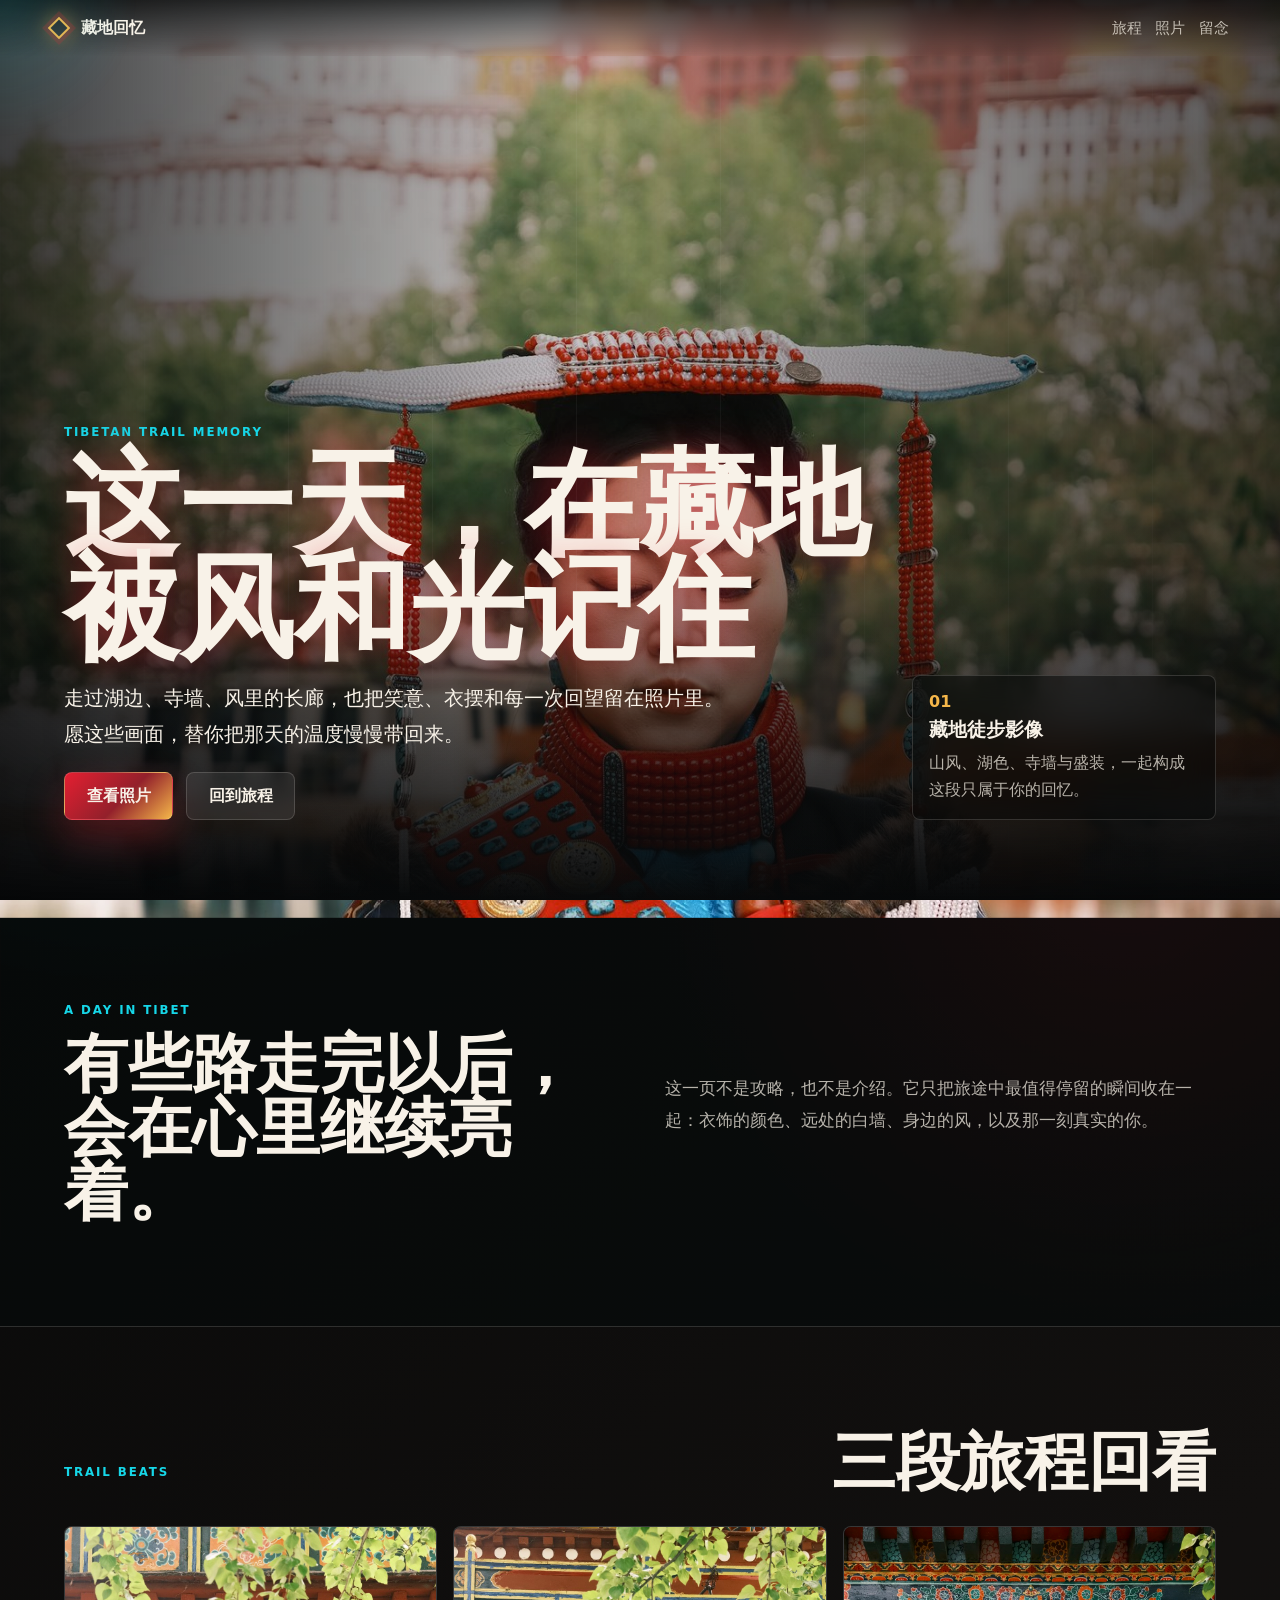
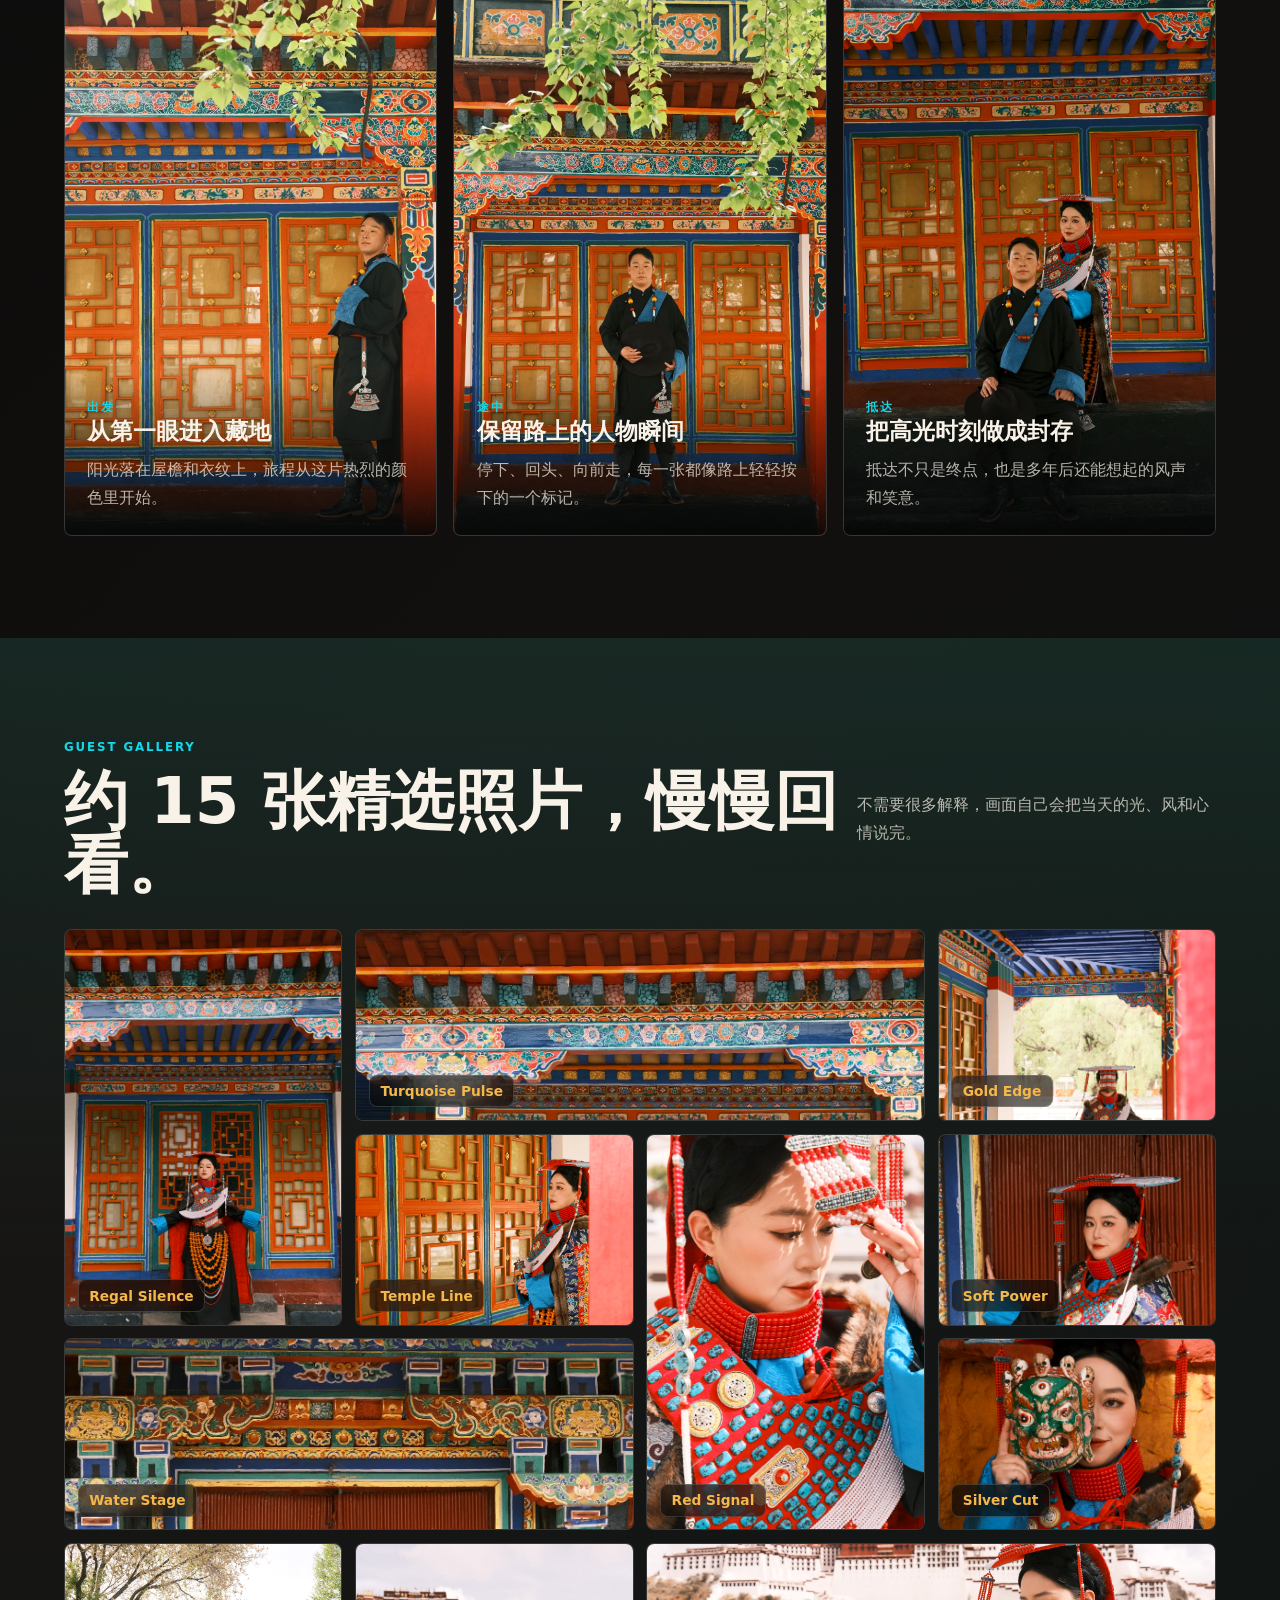
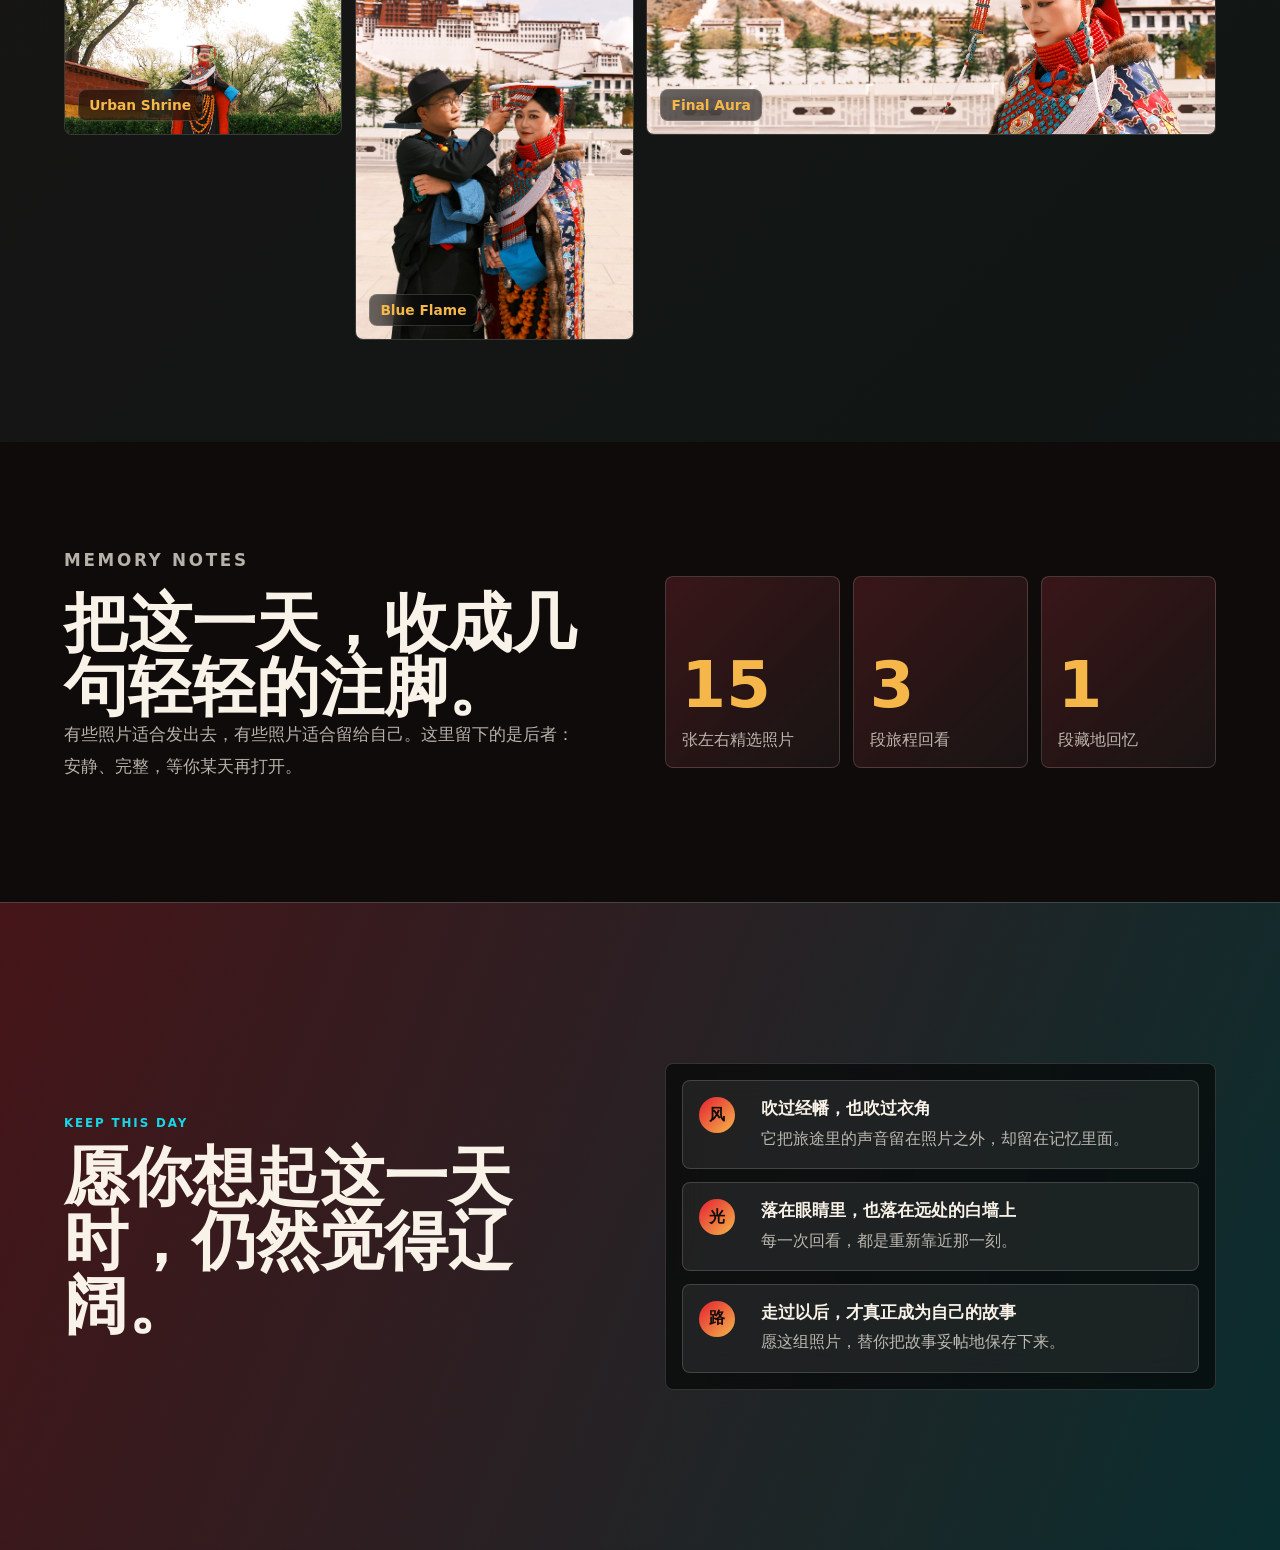
==== index.html @ 84d5bbbc "Publish memory photo page" ====
<!doctype html>
<html lang="zh-CN">
  <head>
    <meta charset="utf-8" />
    <meta name="viewport" content="width=device-width, initial-scale=1" />
    <title>藏地徒步回忆 | 影像纪念页</title>
    <meta
      name="description"
      content="一组为客人珍藏的藏地徒步照片回忆页，记录旅程中的风、光、服饰与同行瞬间。"
    />
    <link rel="stylesheet" href="styles.css" />
  </head>
  <body>
    <div class="cursor-glow" aria-hidden="true"></div>
    <header class="site-header" aria-label="主导航">
      <a class="brand" href="#top" aria-label="返回首页">
        <span class="brand-mark"></span>
        <span>藏地回忆</span>
      </a>
      <nav>
        <a href="#story">旅程</a>
        <a href="#gallery">照片</a>
        <a href="#memory">留念</a>
      </nav>
    </header>

    <main id="top">
      <section class="hero" data-parallax>
        <img class="hero-image" src="web-assets/photo-01.jpg" alt="身着藏式服饰的女性坐在水岸前" />
        <div class="hero-shade"></div>
        <div class="hero-content">
          <p class="eyebrow">Tibetan Trail Memory</p>
          <h1>这一天，在藏地被风和光记住</h1>
          <p class="hero-copy">
            走过湖边、寺墙、风里的长廊，也把笑意、衣摆和每一次回望留在照片里。愿这些画面，替你把那天的温度慢慢带回来。
          </p>
          <div class="hero-actions">
            <a class="button primary" href="#gallery">查看照片</a>
            <a class="button ghost" href="#story">回到旅程</a>
          </div>
        </div>
        <aside class="hero-panel" aria-label="旅程印象">
          <span>01</span>
          <strong>藏地徒步影像</strong>
          <p>山风、湖色、寺墙与盛装，一起构成这段只属于你的回忆。</p>
        </aside>
      </section>

      <section class="intro" aria-label="回忆概览">
        <div>
          <p class="section-kicker">A Day In Tibet</p>
          <h2>有些路走完以后，会在心里继续亮着。</h2>
        </div>
        <p>
          这一页不是攻略，也不是介绍。它只把旅途中最值得停留的瞬间收在一起：衣饰的颜色、远处的白墙、身边的风，以及那一刻真实的你。
        </p>
      </section>

      <section id="story" class="story-section" aria-label="旅程叙事">
        <div class="section-head">
          <p class="section-kicker">Trail Beats</p>
          <h2>三段旅程回看</h2>
        </div>
        <div class="story-track">
          <article class="story-card">
            <img src="web-assets/photo-02.jpg" alt="藏地徒步照片一" />
            <div>
              <span>出发</span>
              <h3>从第一眼进入藏地</h3>
              <p>阳光落在屋檐和衣纹上，旅程从这片热烈的颜色里开始。</p>
            </div>
          </article>
          <article class="story-card">
            <img src="web-assets/photo-03.jpg" alt="藏地徒步照片二" />
            <div>
              <span>途中</span>
              <h3>保留路上的人物瞬间</h3>
              <p>停下、回头、向前走，每一张都像路上轻轻按下的一个标记。</p>
            </div>
          </article>
          <article class="story-card">
            <img src="web-assets/photo-04.jpg" alt="藏地徒步照片三" />
            <div>
              <span>抵达</span>
              <h3>把高光时刻做成封存</h3>
              <p>抵达不只是终点，也是多年后还能想起的风声和笑意。</p>
            </div>
          </article>
        </div>
      </section>

      <section id="gallery" class="gallery-section" aria-label="精选图库">
        <div class="section-head gallery-head">
          <div>
            <p class="section-kicker">Guest Gallery</p>
            <h2>约 15 张精选照片，慢慢回看。</h2>
          </div>
          <p class="gallery-note">不需要很多解释，画面自己会把当天的光、风和心情说完。</p>
        </div>
        <div class="gallery-wall">
          <figure class="gallery-tile tall">
            <img src="web-assets/photo-05.jpg" alt="精选藏地徒步照片五" />
            <figcaption>Regal Silence</figcaption>
          </figure>
          <figure class="gallery-tile wide">
            <img src="web-assets/photo-06.jpg" alt="精选藏地徒步照片六" />
            <figcaption>Turquoise Pulse</figcaption>
          </figure>
          <figure class="gallery-tile">
            <img src="web-assets/photo-07.jpg" alt="精选藏地徒步照片七" />
            <figcaption>Gold Edge</figcaption>
          </figure>
          <figure class="gallery-tile">
            <img src="web-assets/photo-08.jpg" alt="精选藏地徒步照片八" />
            <figcaption>Temple Line</figcaption>
          </figure>
          <figure class="gallery-tile tall">
            <img src="web-assets/photo-09.jpg" alt="精选藏地徒步照片九" />
            <figcaption>Red Signal</figcaption>
          </figure>
          <figure class="gallery-tile">
            <img src="web-assets/photo-10.jpg" alt="精选藏地徒步照片十" />
            <figcaption>Soft Power</figcaption>
          </figure>
          <figure class="gallery-tile wide">
            <img src="web-assets/photo-11.jpg" alt="精选藏地徒步照片十一" />
            <figcaption>Water Stage</figcaption>
          </figure>
          <figure class="gallery-tile">
            <img src="web-assets/photo-12.jpg" alt="精选藏地徒步照片十二" />
            <figcaption>Silver Cut</figcaption>
          </figure>
          <figure class="gallery-tile">
            <img src="web-assets/photo-13.jpg" alt="精选藏地徒步照片十三" />
            <figcaption>Urban Shrine</figcaption>
          </figure>
          <figure class="gallery-tile tall">
            <img src="web-assets/photo-14.jpg" alt="精选藏地徒步照片十四" />
            <figcaption>Blue Flame</figcaption>
          </figure>
          <figure class="gallery-tile wide">
            <img src="web-assets/photo-15.jpg" alt="精选藏地徒步照片十五" />
            <figcaption>Final Aura</figcaption>
          </figure>
        </div>
      </section>

      <section class="package-section" aria-label="回忆摘要">
        <div class="package-copy">
          <p class="section-kicker">Memory Notes</p>
          <h2>把这一天，收成几句轻轻的注脚。</h2>
          <p>
            有些照片适合发出去，有些照片适合留给自己。这里留下的是后者：安静、完整，等你某天再打开。
          </p>
        </div>
        <div class="package-grid">
          <div class="metric">
            <strong>15</strong>
            <span>张左右精选照片</span>
          </div>
          <div class="metric">
            <strong>3</strong>
            <span>段旅程回看</span>
          </div>
          <div class="metric">
            <strong>1</strong>
            <span>段藏地回忆</span>
          </div>
        </div>
      </section>

      <section id="memory" class="memory-section" aria-label="旅程留念">
        <div>
          <p class="section-kicker">Keep This Day</p>
          <h2>愿你想起这一天时，仍然觉得辽阔。</h2>
        </div>
        <div class="memory-card" role="list" aria-label="旅程留念文字">
          <div role="listitem">
            <span>风</span>
            <strong>吹过经幡，也吹过衣角</strong>
            <p>它把旅途里的声音留在照片之外，却留在记忆里面。</p>
          </div>
          <div role="listitem">
            <span>光</span>
            <strong>落在眼睛里，也落在远处的白墙上</strong>
            <p>每一次回看，都是重新靠近那一刻。</p>
          </div>
          <div role="listitem">
            <span>路</span>
            <strong>走过以后，才真正成为自己的故事</strong>
            <p>愿这组照片，替你把故事妥帖地保存下来。</p>
          </div>
        </div>
      </section>
    </main>

    <script src="script.js"></script>
  </body>
</html>
---- styles.css ----
:root {
  --ink: #f8f2e8;
  --muted: rgba(248, 242, 232, 0.72);
  --bg: #090b0c;
  --panel: rgba(18, 23, 24, 0.72);
  --red: #e41f31;
  --cyan: #16d7e8;
  --gold: #f5b74a;
  --moss: #1c4e42;
  --line: rgba(248, 242, 232, 0.16);
  color-scheme: dark;
}

* {
  box-sizing: border-box;
}

html {
  scroll-behavior: smooth;
}

body {
  margin: 0;
  min-width: 320px;
  overflow-x: hidden;
  background:
    radial-gradient(circle at 10% 10%, rgba(22, 215, 232, 0.16), transparent 32rem),
    radial-gradient(circle at 88% 18%, rgba(228, 31, 49, 0.2), transparent 30rem),
    linear-gradient(135deg, #060707 0%, #12100f 46%, #071210 100%);
  color: var(--ink);
  font-family:
    "Inter", "PingFang SC", "Microsoft YaHei", "Noto Sans SC", system-ui,
    sans-serif;
}

img {
  display: block;
  width: 100%;
}

a {
  color: inherit;
  text-decoration: none;
}

button {
  font: inherit;
}

.cursor-glow {
  position: fixed;
  z-index: 30;
  width: 18rem;
  height: 18rem;
  pointer-events: none;
  border-radius: 999px;
  background: radial-gradient(circle, rgba(22, 215, 232, 0.18), transparent 68%);
  filter: blur(8px);
  opacity: 0.8;
  transform: translate3d(-50%, -50%, 0);
}

.site-header {
  position: fixed;
  top: 0;
  left: 0;
  right: 0;
  z-index: 20;
  display: flex;
  align-items: center;
  justify-content: space-between;
  padding: 1.1rem clamp(1rem, 4vw, 4rem);
  background: linear-gradient(180deg, rgba(5, 6, 6, 0.72), transparent);
  backdrop-filter: blur(14px);
}

.brand,
.site-header nav {
  display: flex;
  align-items: center;
  gap: 0.85rem;
}

.brand {
  font-weight: 800;
  letter-spacing: 0;
}

.brand-mark {
  width: 1rem;
  height: 1rem;
  border: 2px solid var(--gold);
  box-shadow: 0 0 0 4px rgba(228, 31, 49, 0.2), 0 0 22px rgba(245, 183, 74, 0.8);
  transform: rotate(45deg);
}

.site-header nav a {
  color: var(--muted);
  font-size: 0.92rem;
}

.site-header nav a:hover {
  color: var(--ink);
}

.hero {
  position: relative;
  min-height: 100svh;
  display: grid;
  align-items: end;
  padding: 8rem clamp(1rem, 5vw, 5.5rem) 5rem;
  isolation: isolate;
}

.hero-image,
.hero-shade {
  position: absolute;
  inset: 0;
  height: 100%;
}

.hero-image {
  z-index: -3;
  object-fit: cover;
  object-position: 50% 35%;
  transform: scale(1.04);
}

.hero-shade {
  z-index: -2;
  background:
    linear-gradient(90deg, rgba(4, 5, 6, 0.78), rgba(4, 5, 6, 0.2) 46%, rgba(4, 5, 6, 0.68)),
    linear-gradient(0deg, var(--bg), transparent 42%),
    repeating-linear-gradient(90deg, rgba(255, 255, 255, 0.06) 0 1px, transparent 1px 9rem);
}

.hero-content {
  max-width: 57rem;
}

.eyebrow,
.section-kicker,
.story-card span {
  margin: 0 0 0.9rem;
  color: var(--cyan);
  font-size: 0.74rem;
  font-weight: 800;
  letter-spacing: 0.16em;
  text-transform: uppercase;
}

h1,
h2,
h3,
p {
  margin-top: 0;
}

h1 {
  max-width: 13ch;
  margin-bottom: 1.2rem;
  font-size: clamp(3rem, 9vw, 8.5rem);
  line-height: 0.9;
  letter-spacing: 0;
  text-shadow: 0 0 34px rgba(228, 31, 49, 0.45);
}

.hero-copy {
  max-width: 42rem;
  color: var(--ink);
  font-size: clamp(1rem, 2vw, 1.25rem);
  line-height: 1.8;
}

.hero-actions {
  display: flex;
  gap: 0.8rem;
  flex-wrap: wrap;
}

.button,
.icon-button {
  border: 1px solid var(--line);
  color: var(--ink);
  cursor: pointer;
}

.button {
  display: inline-flex;
  align-items: center;
  justify-content: center;
  min-height: 3rem;
  padding: 0 1.35rem;
  border-radius: 8px;
  font-weight: 800;
}

.button.primary {
  background: linear-gradient(135deg, var(--red), #93202b 55%, var(--gold));
  box-shadow: 0 18px 40px rgba(228, 31, 49, 0.28);
}

.button.ghost {
  background: rgba(255, 255, 255, 0.08);
  backdrop-filter: blur(10px);
}

.hero-panel {
  position: absolute;
  right: clamp(1rem, 5vw, 5.5rem);
  bottom: 5rem;
  width: min(19rem, calc(100% - 2rem));
  padding: 1rem;
  border: 1px solid var(--line);
  border-radius: 8px;
  background: rgba(5, 6, 6, 0.5);
  backdrop-filter: blur(18px);
}

.hero-panel span {
  color: var(--gold);
  font-weight: 900;
}

.hero-panel strong {
  display: block;
  margin: 0.35rem 0;
  font-size: 1.2rem;
}

.hero-panel p {
  margin-bottom: 0;
  color: var(--muted);
  line-height: 1.7;
}

.intro,
.story-section,
.gallery-section,
.package-section,
.memory-section {
  padding: clamp(4rem, 8vw, 8rem) clamp(1rem, 5vw, 5.5rem);
}

.intro,
.package-section,
.memory-section {
  display: grid;
  grid-template-columns: minmax(0, 0.95fr) minmax(20rem, 1fr);
  gap: clamp(2rem, 6vw, 6rem);
  align-items: center;
}

.intro {
  border-top: 1px solid var(--line);
  border-bottom: 1px solid var(--line);
  background: rgba(6, 10, 10, 0.65);
}

h2 {
  margin-bottom: 0;
  font-size: clamp(2rem, 5vw, 5rem);
  line-height: 1;
}

.intro > p,
.package-copy p {
  color: var(--muted);
  font-size: 1.05rem;
  line-height: 1.9;
}

.section-head {
  display: flex;
  align-items: end;
  justify-content: space-between;
  gap: 1rem;
  margin-bottom: 2rem;
}

.story-track {
  display: grid;
  grid-template-columns: repeat(3, minmax(0, 1fr));
  gap: 1rem;
}

.story-card {
  position: relative;
  min-height: 38rem;
  overflow: hidden;
  border: 1px solid var(--line);
  border-radius: 8px;
  background: var(--panel);
}

.story-card img {
  height: 100%;
  min-height: 38rem;
  object-fit: cover;
  filter: saturate(1.08) contrast(1.05);
  transition: transform 700ms ease, filter 700ms ease;
}

.story-card:hover img {
  transform: scale(1.05);
  filter: saturate(1.24) contrast(1.12);
}

.story-card div {
  position: absolute;
  inset: auto 0 0;
  padding: 1.4rem;
  background: linear-gradient(0deg, rgba(5, 6, 6, 0.95), transparent);
}

.story-card h3 {
  margin-bottom: 0.6rem;
  font-size: 1.45rem;
}

.story-card p {
  margin-bottom: 0;
  color: var(--muted);
  line-height: 1.75;
}

.gallery-section {
  background:
    linear-gradient(180deg, rgba(28, 78, 66, 0.34), transparent 45%),
    rgba(255, 255, 255, 0.02);
}

.gallery-head {
  align-items: center;
}

.gallery-note {
  max-width: 28rem;
  margin-bottom: 0;
  color: var(--muted);
  line-height: 1.75;
}

.gallery-wall {
  display: grid;
  grid-auto-flow: dense;
  grid-auto-rows: 12rem;
  grid-template-columns: repeat(4, minmax(0, 1fr));
  gap: 0.8rem;
}

.gallery-tile {
  position: relative;
  min-height: 0;
  overflow: hidden;
  margin: 0;
  border: 1px solid var(--line);
  border-radius: 8px;
  background: var(--panel);
}

.gallery-tile.wide {
  grid-column: span 2;
}

.gallery-tile.tall {
  grid-row: span 2;
}

.gallery-tile img {
  height: 100%;
  object-fit: cover;
  object-position: center 35%;
  filter: saturate(1.08) contrast(1.04);
  transition: transform 650ms ease, filter 650ms ease;
}

.gallery-tile:hover img {
  transform: scale(1.055);
  filter: saturate(1.25) contrast(1.1);
}

.gallery-tile figcaption {
  position: absolute;
  left: 0.8rem;
  bottom: 0.8rem;
  padding: 0.45rem 0.65rem;
  border: 1px solid var(--line);
  border-radius: 8px;
  background: rgba(5, 6, 6, 0.58);
  color: var(--gold);
  font-size: 0.86rem;
  font-weight: 900;
  backdrop-filter: blur(12px);
}

.package-section {
  background: #0f0b0a;
}

.package-grid {
  display: grid;
  grid-template-columns: repeat(3, minmax(0, 1fr));
  gap: 0.8rem;
}

.metric {
  min-height: 12rem;
  display: flex;
  flex-direction: column;
  justify-content: flex-end;
  padding: 1rem;
  border: 1px solid var(--line);
  border-radius: 8px;
  background:
    linear-gradient(135deg, rgba(228, 31, 49, 0.16), transparent),
    rgba(255, 255, 255, 0.04);
}

.metric strong {
  color: var(--gold);
  font-size: clamp(2.4rem, 5vw, 4.8rem);
  line-height: 1;
}

.metric span {
  margin-top: 0.8rem;
  color: var(--muted);
}

.memory-section {
  min-height: 72svh;
  background:
    linear-gradient(110deg, rgba(228, 31, 49, 0.26), rgba(22, 215, 232, 0.14)),
    url("web-assets/photo-01.jpg") center 38% / cover fixed;
  border-top: 1px solid var(--line);
}

.memory-card {
  display: grid;
  gap: 0.8rem;
  padding: 1rem;
  border: 1px solid var(--line);
  border-radius: 8px;
  background: rgba(5, 6, 6, 0.68);
  backdrop-filter: blur(18px);
}

.memory-card div {
  display: grid;
  grid-template-columns: 3rem 1fr;
  gap: 0.35rem 0.9rem;
  align-items: start;
  padding: 1rem;
  border: 1px solid var(--line);
  border-radius: 8px;
  background: rgba(255, 255, 255, 0.08);
}

.memory-card span {
  grid-row: span 2;
  width: 2.25rem;
  height: 2.25rem;
  display: inline-flex;
  align-items: center;
  justify-content: center;
  border-radius: 999px;
  background: linear-gradient(135deg, var(--red), var(--gold));
  color: #120b08;
  font-weight: 900;
}

.memory-card strong {
  font-size: 1.05rem;
}

.memory-card p {
  margin-bottom: 0;
  color: var(--muted);
  line-height: 1.65;
}

@media (max-width: 900px) {
  .hero {
    min-height: 94svh;
  }

  .hero-panel {
    position: relative;
    right: auto;
    bottom: auto;
    margin-top: 2rem;
  }

  .intro,
  .package-section,
  .memory-section {
    grid-template-columns: 1fr;
  }

  .story-track,
  .package-grid,
  .gallery-wall {
    grid-template-columns: 1fr;
  }

  .gallery-wall {
    grid-auto-rows: 28rem;
  }

  .gallery-tile.wide,
  .gallery-tile.tall {
    grid-column: auto;
    grid-row: auto;
  }

  .story-card,
  .story-card img {
    min-height: 32rem;
  }
}

@media (max-width: 620px) {
  .site-header {
    padding: 0.9rem 1rem;
  }

  .site-header nav {
    gap: 0.55rem;
  }

  .site-header nav a {
    font-size: 0.82rem;
  }

  .brand {
    gap: 0.5rem;
  }

  .hero {
    padding: 6.5rem 1rem 3rem;
  }

  .hero-image {
    object-position: 55% 45%;
  }

  .hero-copy {
    line-height: 1.65;
  }

  .section-head,
  .gallery-head {
    align-items: flex-start;
    flex-direction: column;
  }

  .gallery-wall {
    grid-auto-rows: 24rem;
  }

  .cursor-glow {
    display: none;
  }
}
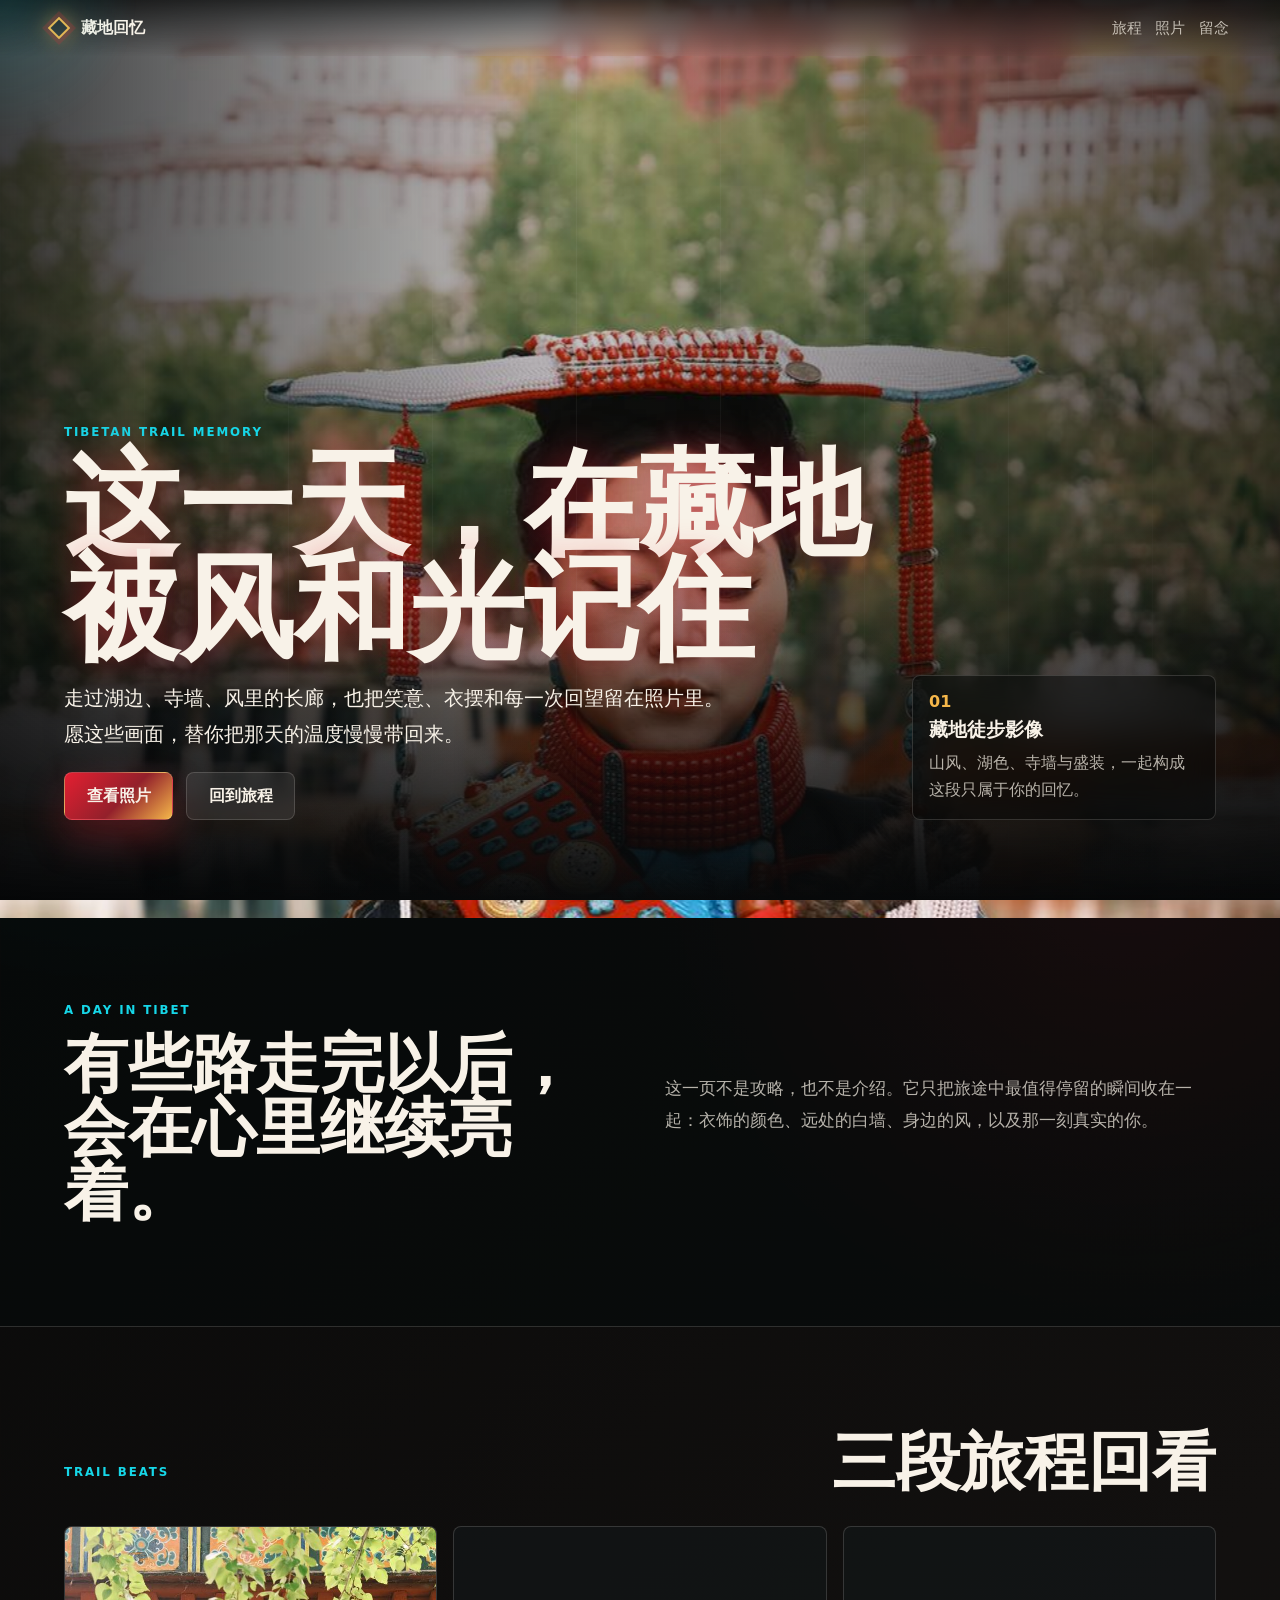
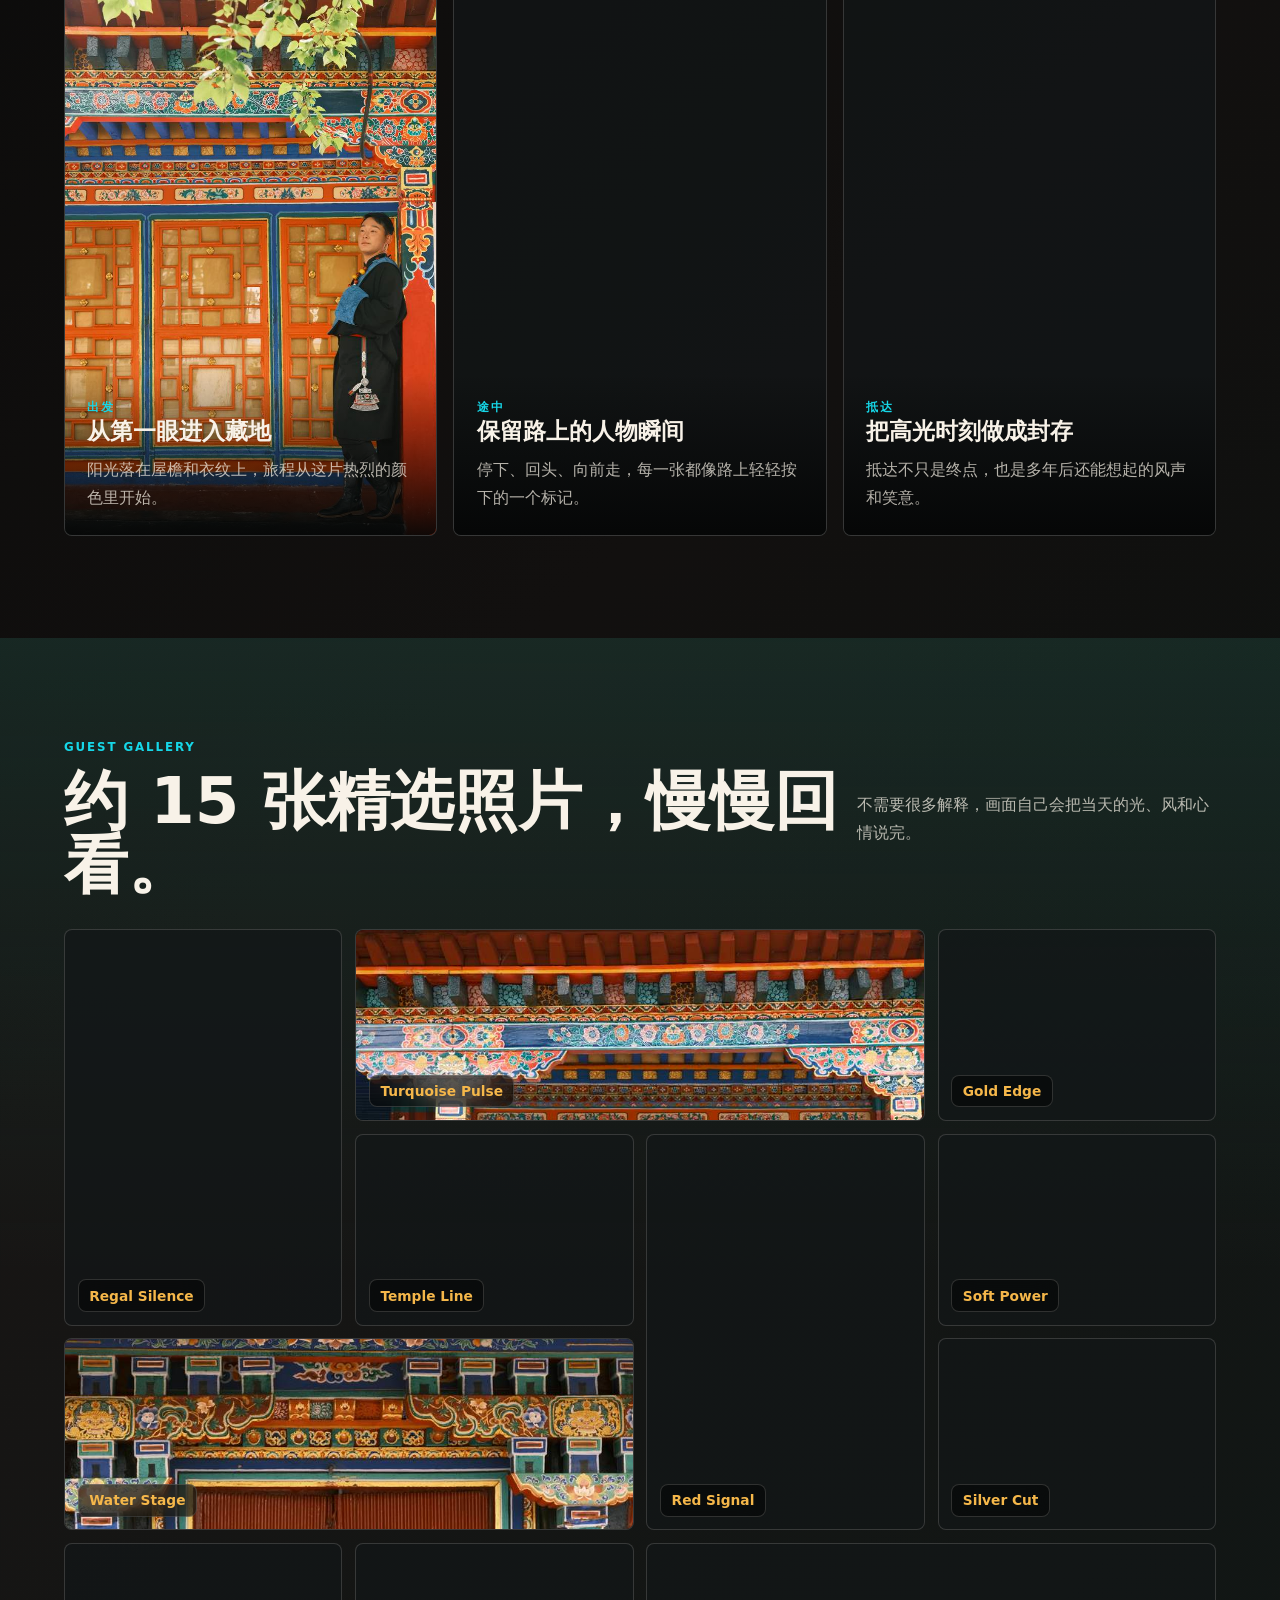
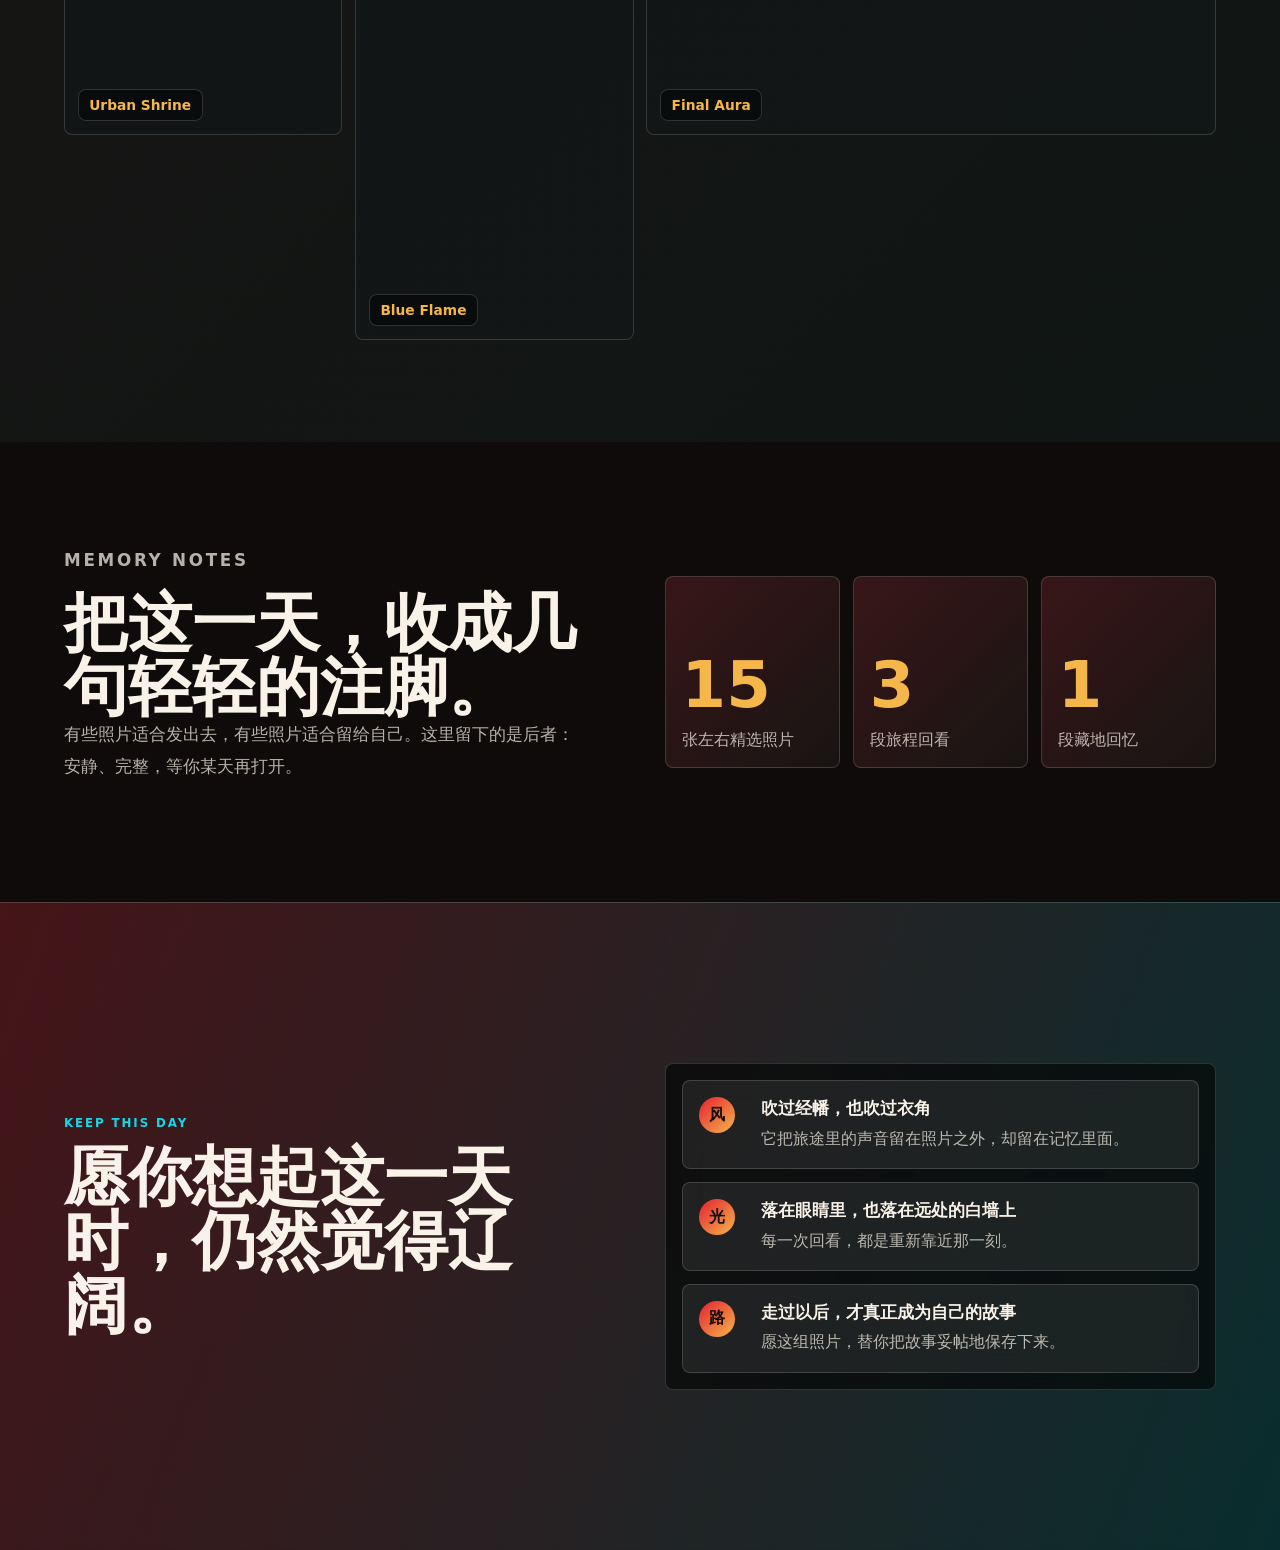
==== commit b62762bf: "Optimize images for mobile loading" ====
--- a/index.html
+++ b/index.html
@@ -8,6 +8,7 @@
       name="description"
       content="一组为客人珍藏的藏地徒步照片回忆页，记录旅程中的风、光、服饰与同行瞬间。"
     />
+    <link rel="preload" as="image" href="web-assets/photo-01.jpg" />
     <link rel="stylesheet" href="styles.css" />
   </head>
   <body>
@@ -26,7 +27,13 @@
 
     <main id="top">
       <section class="hero" data-parallax>
-        <img class="hero-image" src="web-assets/photo-01.jpg" alt="身着藏式服饰的女性坐在水岸前" />
+        <img
+          class="hero-image"
+          src="web-assets/photo-01.jpg"
+          alt="身着藏式服饰的女性坐在水岸前"
+          fetchpriority="high"
+          decoding="async"
+        />
         <div class="hero-shade"></div>
         <div class="hero-content">
           <p class="eyebrow">Tibetan Trail Memory</p>
@@ -63,7 +70,7 @@
         </div>
         <div class="story-track">
           <article class="story-card">
-            <img src="web-assets/photo-02.jpg" alt="藏地徒步照片一" />
+            <img src="web-assets/photo-02.jpg" alt="藏地徒步照片一" loading="lazy" decoding="async" />
             <div>
               <span>出发</span>
               <h3>从第一眼进入藏地</h3>
@@ -71,7 +78,7 @@
             </div>
           </article>
           <article class="story-card">
-            <img src="web-assets/photo-03.jpg" alt="藏地徒步照片二" />
+            <img src="web-assets/photo-03.jpg" alt="藏地徒步照片二" loading="lazy" decoding="async" />
             <div>
               <span>途中</span>
               <h3>保留路上的人物瞬间</h3>
@@ -79,7 +86,7 @@
             </div>
           </article>
           <article class="story-card">
-            <img src="web-assets/photo-04.jpg" alt="藏地徒步照片三" />
+            <img src="web-assets/photo-04.jpg" alt="藏地徒步照片三" loading="lazy" decoding="async" />
             <div>
               <span>抵达</span>
               <h3>把高光时刻做成封存</h3>
@@ -99,47 +106,47 @@
         </div>
         <div class="gallery-wall">
           <figure class="gallery-tile tall">
-            <img src="web-assets/photo-05.jpg" alt="精选藏地徒步照片五" />
+            <img src="web-assets/photo-05.jpg" alt="精选藏地徒步照片五" loading="lazy" decoding="async" />
             <figcaption>Regal Silence</figcaption>
           </figure>
           <figure class="gallery-tile wide">
-            <img src="web-assets/photo-06.jpg" alt="精选藏地徒步照片六" />
+            <img src="web-assets/photo-06.jpg" alt="精选藏地徒步照片六" loading="lazy" decoding="async" />
             <figcaption>Turquoise Pulse</figcaption>
           </figure>
           <figure class="gallery-tile">
-            <img src="web-assets/photo-07.jpg" alt="精选藏地徒步照片七" />
+            <img src="web-assets/photo-07.jpg" alt="精选藏地徒步照片七" loading="lazy" decoding="async" />
             <figcaption>Gold Edge</figcaption>
           </figure>
           <figure class="gallery-tile">
-            <img src="web-assets/photo-08.jpg" alt="精选藏地徒步照片八" />
+            <img src="web-assets/photo-08.jpg" alt="精选藏地徒步照片八" loading="lazy" decoding="async" />
             <figcaption>Temple Line</figcaption>
           </figure>
           <figure class="gallery-tile tall">
-            <img src="web-assets/photo-09.jpg" alt="精选藏地徒步照片九" />
+            <img src="web-assets/photo-09.jpg" alt="精选藏地徒步照片九" loading="lazy" decoding="async" />
             <figcaption>Red Signal</figcaption>
           </figure>
           <figure class="gallery-tile">
-            <img src="web-assets/photo-10.jpg" alt="精选藏地徒步照片十" />
+            <img src="web-assets/photo-10.jpg" alt="精选藏地徒步照片十" loading="lazy" decoding="async" />
             <figcaption>Soft Power</figcaption>
           </figure>
           <figure class="gallery-tile wide">
-            <img src="web-assets/photo-11.jpg" alt="精选藏地徒步照片十一" />
+            <img src="web-assets/photo-11.jpg" alt="精选藏地徒步照片十一" loading="lazy" decoding="async" />
             <figcaption>Water Stage</figcaption>
           </figure>
           <figure class="gallery-tile">
-            <img src="web-assets/photo-12.jpg" alt="精选藏地徒步照片十二" />
+            <img src="web-assets/photo-12.jpg" alt="精选藏地徒步照片十二" loading="lazy" decoding="async" />
             <figcaption>Silver Cut</figcaption>
           </figure>
           <figure class="gallery-tile">
-            <img src="web-assets/photo-13.jpg" alt="精选藏地徒步照片十三" />
+            <img src="web-assets/photo-13.jpg" alt="精选藏地徒步照片十三" loading="lazy" decoding="async" />
             <figcaption>Urban Shrine</figcaption>
           </figure>
           <figure class="gallery-tile tall">
-            <img src="web-assets/photo-14.jpg" alt="精选藏地徒步照片十四" />
+            <img src="web-assets/photo-14.jpg" alt="精选藏地徒步照片十四" loading="lazy" decoding="async" />
             <figcaption>Blue Flame</figcaption>
           </figure>
           <figure class="gallery-tile wide">
-            <img src="web-assets/photo-15.jpg" alt="精选藏地徒步照片十五" />
+            <img src="web-assets/photo-15.jpg" alt="精选藏地徒步照片十五" loading="lazy" decoding="async" />
             <figcaption>Final Aura</figcaption>
           </figure>
         </div>
